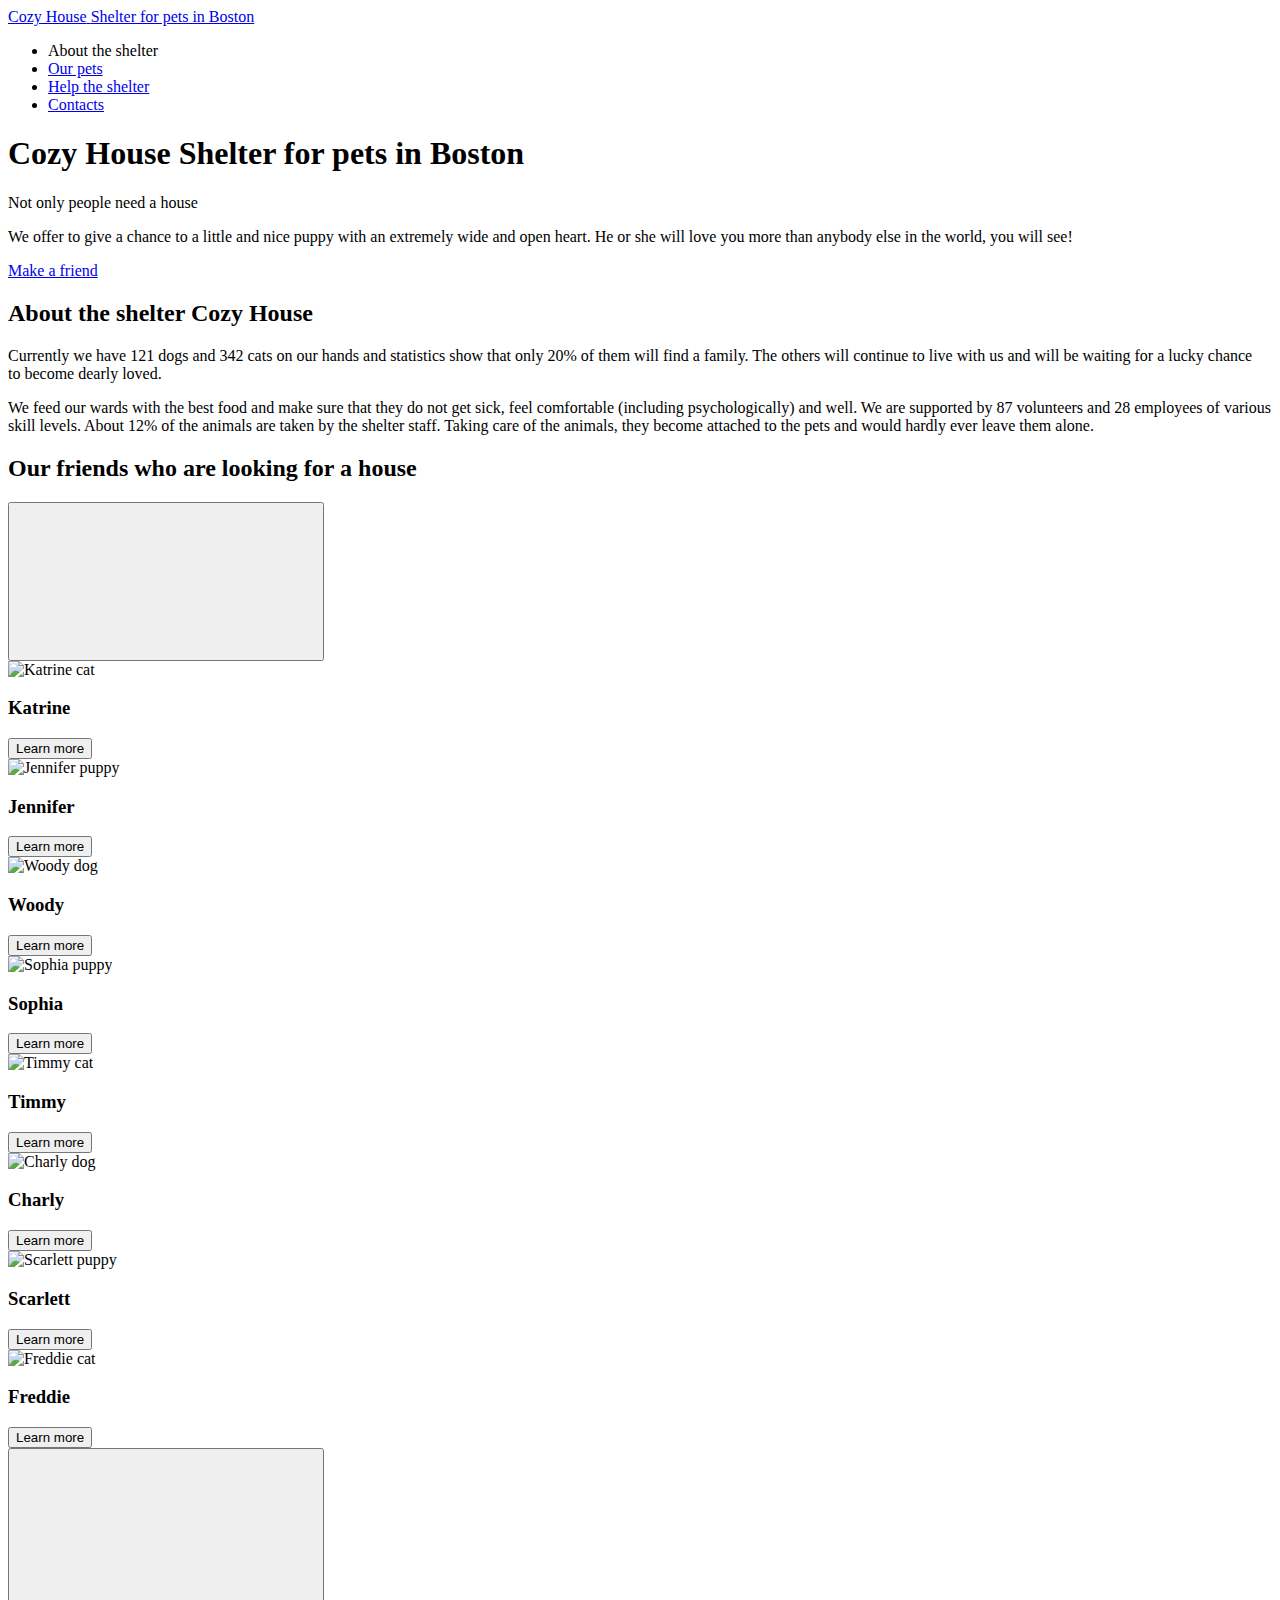
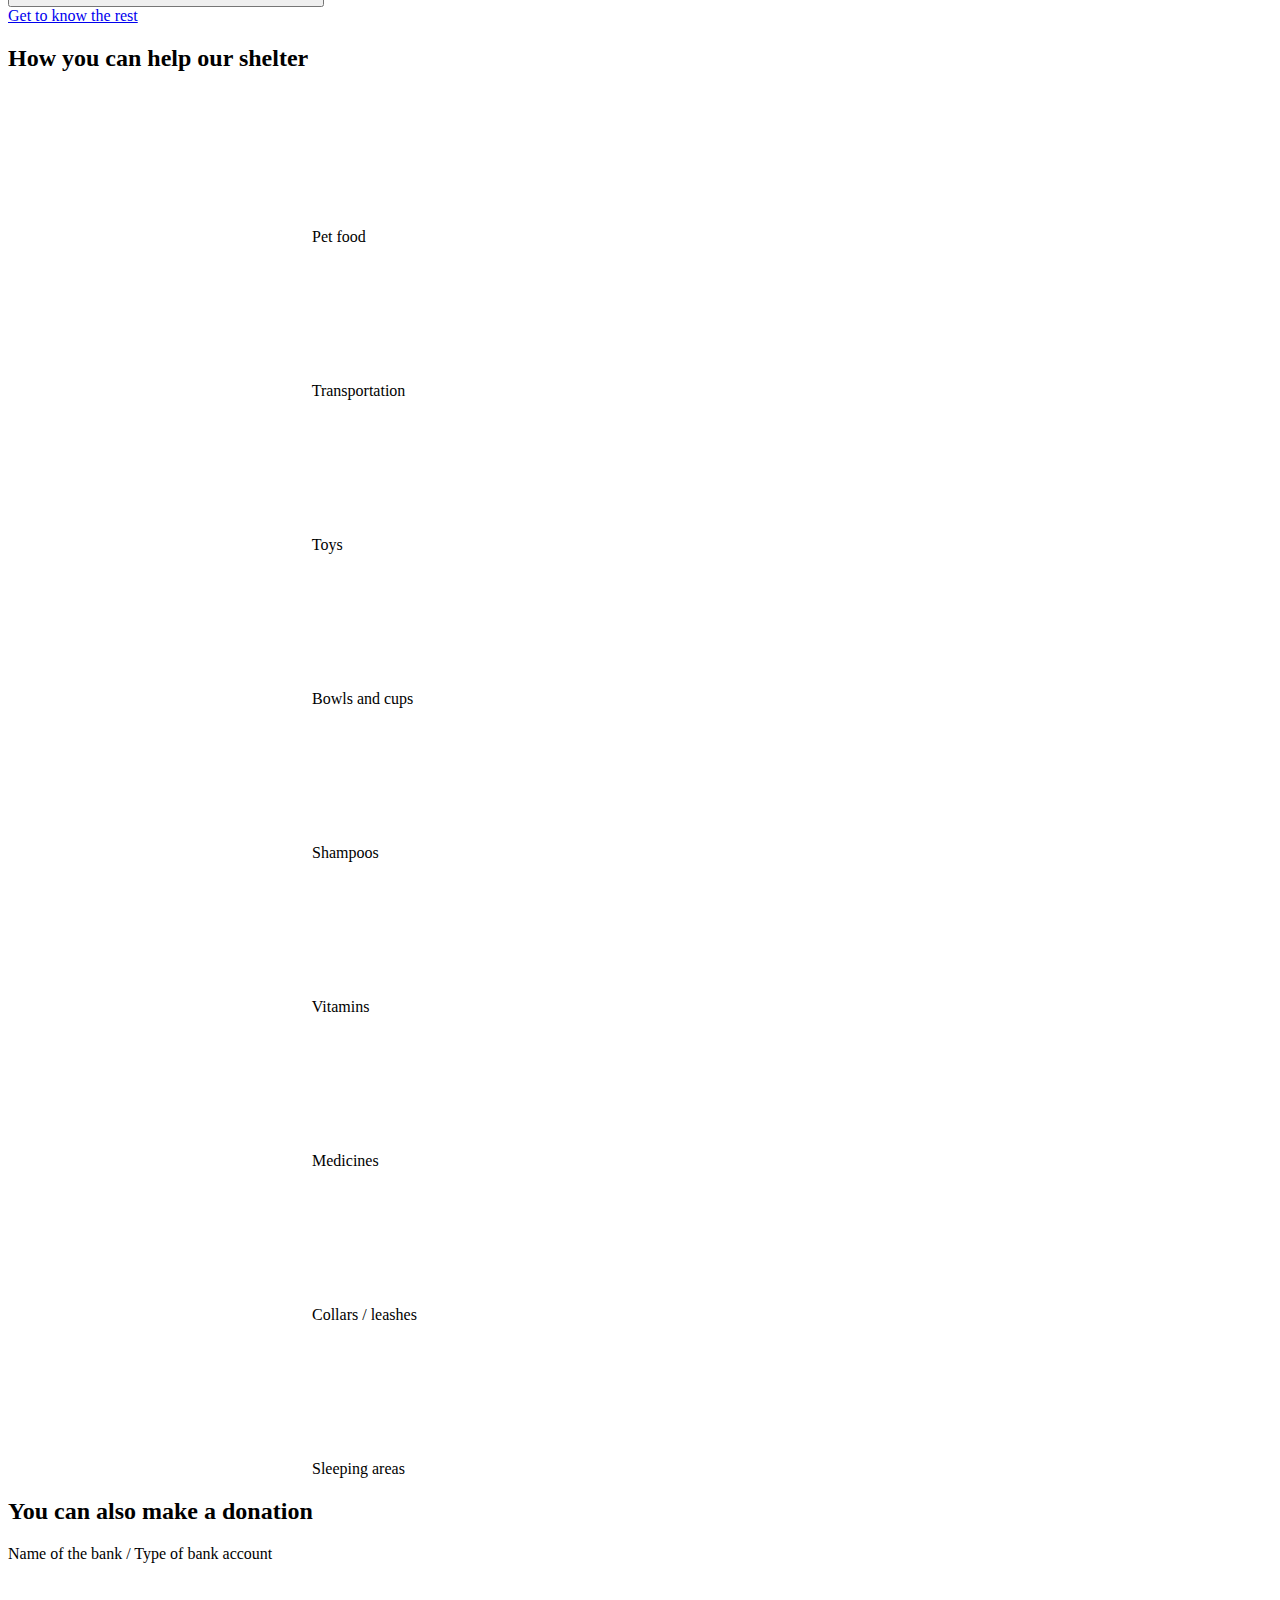
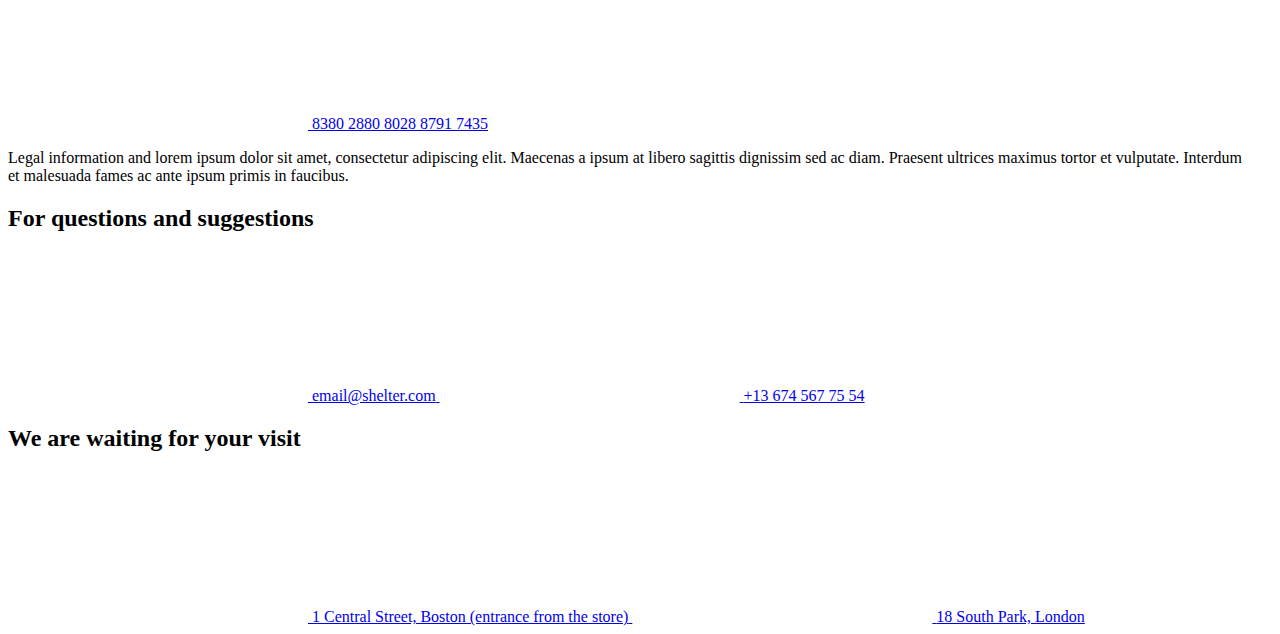
==== index.html @ 364ed502 "Add files via upload" ====
<!DOCTYPE html><html lang="en" class="page"><head><meta charset="UTF-8"><meta name="viewport" content="width=device-width,initial-scale=1"><link rel="shortcut icon" href="favicon.ico" type="image/x-icon"><meta http-equiv="X-UA-Compatible" content="ie=edge"><meta name="theme-color" content="#111111"><title>Cozy House</title><link rel="preload" href="fonts/Arial-Italic.woff2" as="font" type="font/woff2" crossorigin><link rel="preload" href="fonts/Arial-Regular.woff2" as="font" type="font/woff2" crossorigin><link rel="preload" href="fonts/Georgia-Italic.woff2" as="font" type="font/woff2" crossorigin><link rel="preload" href="fonts/Georgia-Regular.woff2" as="font" type="font/woff2" crossorigin><link rel="stylesheet" href="css/vendor.css"><link rel="stylesheet" href="css/main.css"><script defer="defer" src="js/main.js"></script></head><body class="page__body"><div class="site-container"><header class="header"><div class="header__contanier container"><a href="#" class="header__logo"><span class="header__logo-title">Cozy House</span> <span class="header__logo-descr">Shelter for pets in Boston</span></a><nav class="header__nav nav"><ul class="nav__list list-reset"><li class="nav__item"><a class="nav__link nav__link_not-active">About the shelter</a></li><li class="nav__item"><a href="http://localhost:3000/pets.html" class="nav__link" target="_blank">Our pets</a></li><li class="nav__item"><a href="#help" class="nav__link">Help the shelter</a></li><li class="nav__item"><a href="#footer" class="nav__link">Contacts</a></li></ul></nav></div></header><main class="main"><section class="hero"><div class="hero__contanier container"><h1 class="visually-hidden">Cozy House Shelter for pets in Boston</h1><div class="hero__content"><p class="hero__title">Not only people need a house</p><p class="hero__descr">We offer to give a chance to a little and nice puppy with an extremely wide and open heart. He or she will love you more than anybody else in the world, you will see!</p><a href="#our-friends" class="hero__btn btn">Make a friend</a></div></div></section><section class="about" id="about"><div class="about__contanier container"><div class="about__content"><h2 class="about__title section-title">About the shelter <span>Cozy House</span></h2><p class="about__descr">Currently we have 121 dogs and 342 cats on our hands and statistics show that only 20% of them will find a family. The others will continue to live with us and will be waiting for a lucky chance to become dearly loved.</p><p class="about__descr">We feed our wards with the best food and make sure that they do not get sick, feel comfortable (including psychologically) and well. We are supported by 87 volunteers and 28 employees of various skill levels. About 12% of the animals are taken by the shelter staff. Taking care of the animals, they become attached to the pets and would hardly ever leave them alone.</p></div></div></section><section class="our-friends" id="our-friends"><div class="our-friends__contanier container"><h2 class="our-friends__title section-title">Our friends who are looking for a house</h2><div class="our-friends__wrapper"><button class="btn-reset our-friends__slider-btn our-friends__slider-btn--prev" aria-label="Перейти к предыдущему слайду"><svg class="arrow-left"><use xlink:href="../img/sprite.svg#arrow-left"></use></svg></button><div class="swiper our-friends__content"><div class="swiper-wrapper"><div class="swiper-slide"><div class="our-friends__item"><picture class="our-friends__picture"><source srcset="/img/our-friends-1.webp" type="image/webp"><img loading="lazy" src="/img/our-friends-1.png" class="image" width="270" height="270" alt="Katrine cat"></picture><h3 class="our-friends__item-title item-title">Katrine</h3><button class="our-friends__btn-item btn-reset">Learn more</button></div></div><div class="swiper-slide"><div class="our-friends__item"><picture class="our-friends__picture"><source srcset="/img/our-friends-2.webp" type="image/webp"><img loading="lazy" src="/img/our-friends-2.png" class="image" width="270" height="270" alt="Jennifer puppy"></picture><h3 class="our-friends__item-title item-title">Jennifer</h3><button class="our-friends__btn-item btn-reset">Learn more</button></div></div><div class="swiper-slide"><div class="our-friends__item"><picture class="our-friends__picture"><source srcset="/img/our-friends-3.webp" type="image/webp"><img loading="lazy" src="/img/our-friends-3.png" class="image" width="270" height="270" alt="Woody dog"></picture><h3 class="our-friends__item-title item-title">Woody</h3><button class="our-friends__btn-item btn-reset">Learn more</button></div></div><div class="swiper-slide"><div class="our-friends__item"><picture class="our-friends__picture"><source srcset="/img/our-friends-4.webp" type="image/webp"><img loading="lazy" src="/img/our-friends-4.png" class="image" width="270" height="270" alt="Sophia puppy"></picture><h3 class="our-friends__item-title item-title">Sophia</h3><button class="our-friends__btn-item btn-reset">Learn more</button></div></div><div class="swiper-slide"><div class="our-friends__item"><picture class="our-friends__picture"><source srcset="/img/our-friends-5.webp" type="image/webp"><img loading="lazy" src="/img/our-friends-5.png" class="image" width="270" height="270" alt="Timmy cat"></picture><h3 class="our-friends__item-title item-title">Timmy</h3><button class="our-friends__btn-item btn-reset">Learn more</button></div></div><div class="swiper-slide"><div class="our-friends__item"><picture class="our-friends__picture"><source srcset="/img/our-friends-6.webp" type="image/webp"><img loading="lazy" src="/img/our-friends-6.png" class="image" width="270" height="270" alt="Charly dog"></picture><h3 class="our-friends__item-title item-title">Charly</h3><button class="our-friends__btn-item btn-reset">Learn more</button></div></div><div class="swiper-slide"><div class="our-friends__item"><picture class="our-friends__picture"><source srcset="/img/our-friends-7.webp" type="image/webp"><img loading="lazy" src="/img/our-friends-7.png" class="image" width="270" height="270" alt="Scarlett puppy"></picture><h3 class="our-friends__item-title item-title">Scarlett</h3><button class="our-friends__btn-item btn-reset">Learn more</button></div></div><div class="swiper-slide"><div class="our-friends__item"><picture class="our-friends__picture"><source srcset="/img/our-friends-8.webp" type="image/webp"><img loading="lazy" src="/img/our-friends-8.png" class="image" width="270" height="270" alt="Freddie cat"></picture><h3 class="our-friends__item-title item-title">Freddie</h3><button class="our-friends__btn-item btn-reset">Learn more</button></div></div></div></div><button class="btn-reset our-friends__slider-btn our-friends__slider-btn--next" aria-label="Перейти к следующему слайду"><svg class="arrow-right"><use xlink:href="../img/sprite.svg#arrow-right"></use></svg></button></div><a href="http://localhost:3000/pets.html" class="our-friends__btn btn" target="_blank">Get to know the rest</a></div></section><section class="help" id="help"><div class="help__contanier container"><h2 class="help__title section-title">How you can help our shelter</h2><div class="help__content"><div class="help__item"><svg class="help__icon"><use xlink:href="img/sprite.svg#icon-pet-food"></use></svg> <span class="help__item-title">Pet food</span></div><div class="help__item"><svg class="help__icon"><use xlink:href="img/sprite.svg#icon-transportation"></use></svg> <span class="help__item-title">Transportation</span></div><div class="help__item"><svg class="help__icon"><use xlink:href="img/sprite.svg#icon-toys"></use></svg> <span class="help__item-title">Toys</span></div><div class="help__item"><svg class="help__icon"><use xlink:href="img/sprite.svg#icon-bowls-and-cups"></use></svg> <span class="help__item-title">Bowls and cups</span></div><div class="help__item"><svg class="help__icon"><use xlink:href="img/sprite.svg#icon-shampoos"></use></svg> <span class="help__item-title">Shampoos</span></div><div class="help__item"><svg class="help__icon"><use xlink:href="img/sprite.svg#icon-vitamins"></use></svg> <span class="help__item-title">Vitamins</span></div><div class="help__item"><svg class="help__icon"><use xlink:href="img/sprite.svg#icon-medicines"></use></svg> <span class="help__item-title">Medicines</span></div><div class="help__item"><svg class="help__icon"><use xlink:href="img/sprite.svg#icon-collars-leashes"></use></svg> <span class="help__item-title">Collars / leashes</span></div><div class="help__item"><svg class="help__icon"><use xlink:href="img/sprite.svg#icon-sleeping-area"></use></svg> <span class="help__item-title">Sleeping areas</span></div></div></div></section><section class="in-addition" id="in-addition"><div class="in-addition__contanier container"><div class="in-addition__content"><h2 class="in-addition__title section-title">You can also make a donation</h2><p class="in-addition__title-descr">Name of the bank / Type of bank account</p><a href="#" class="in-addition__phone"><svg class="credit-card"><use xlink:href="img/sprite.svg#credit-card"></use></svg> 8380 2880 8028 8791 7435</a><p class="in-addition__content-descr">Legal information and lorem ipsum dolor sit amet, consectetur adipiscing elit. Maecenas a ipsum at libero sagittis dignissim sed ac diam. Praesent ultrices maximus tortor et vulputate. Interdum et malesuada fames ac ante ipsum primis in faucibus.</p></div></div></section></main><footer class="footer" id="footer"><div class="footer__contanier container"><div class="footer__content"><div class="footer__content-left"><h2 class="footer__title section-title">For questions and suggestions</h2><!-- <a href="email" class="footer__item"> --> <a href="mailto:mail@html.ru&body=привет" class="footer__item"><svg class="icon-email"><use xlink:href="img/sprite.svg#icon-email"></use></svg> <span class="footer__contacts">email@shelter.com</span> </a><a href="tel:+136745677554" class="footer__item"><svg class="icon-phone"><use xlink:href="img/sprite.svg#icon-phone"></use></svg> <span class="footer__contacts">+13 674 567 75 54</span></a></div><div class="footer__content-right"><h2 class="footer__title section-title">We are waiting for your visit</h2><a target="_blank" href="https://www.google.com/maps/@55.8727168,37.4734848,12z?entry=ttu" class="footer__item"><svg class="icon-marker"><use xlink:href="img/sprite.svg#icon-marker"></use></svg> <span class="footer__contacts">1 Central Street, Boston (entrance from the store)</span> </a><a target="_blank" href="https://www.google.com/maps/@55.8727168,37.4734848,12z?entry=ttu" class="footer__item"><svg class="icon-marker"><use xlink:href="img/sprite.svg#icon-marker"></use></svg> <span class="footer__contacts">18 South Park, London</span></a></div></div></div></footer></div></body></html>
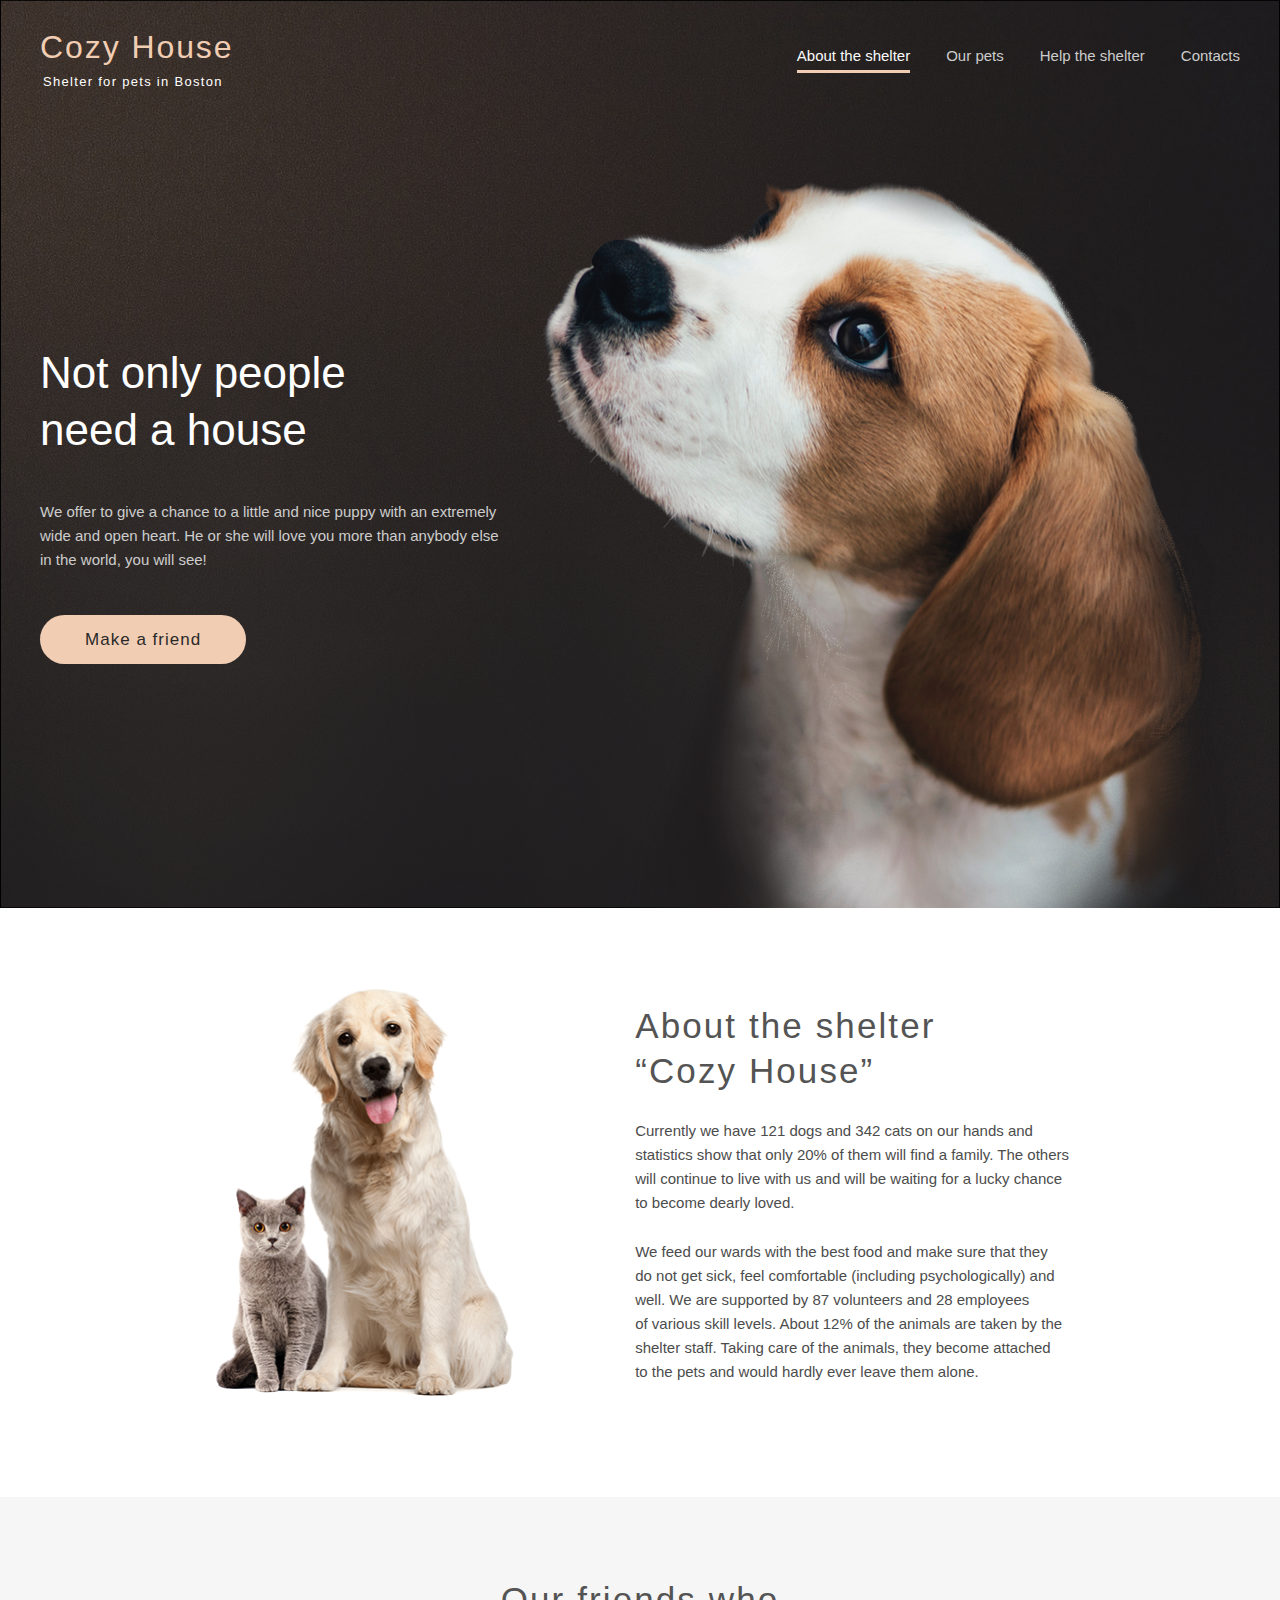
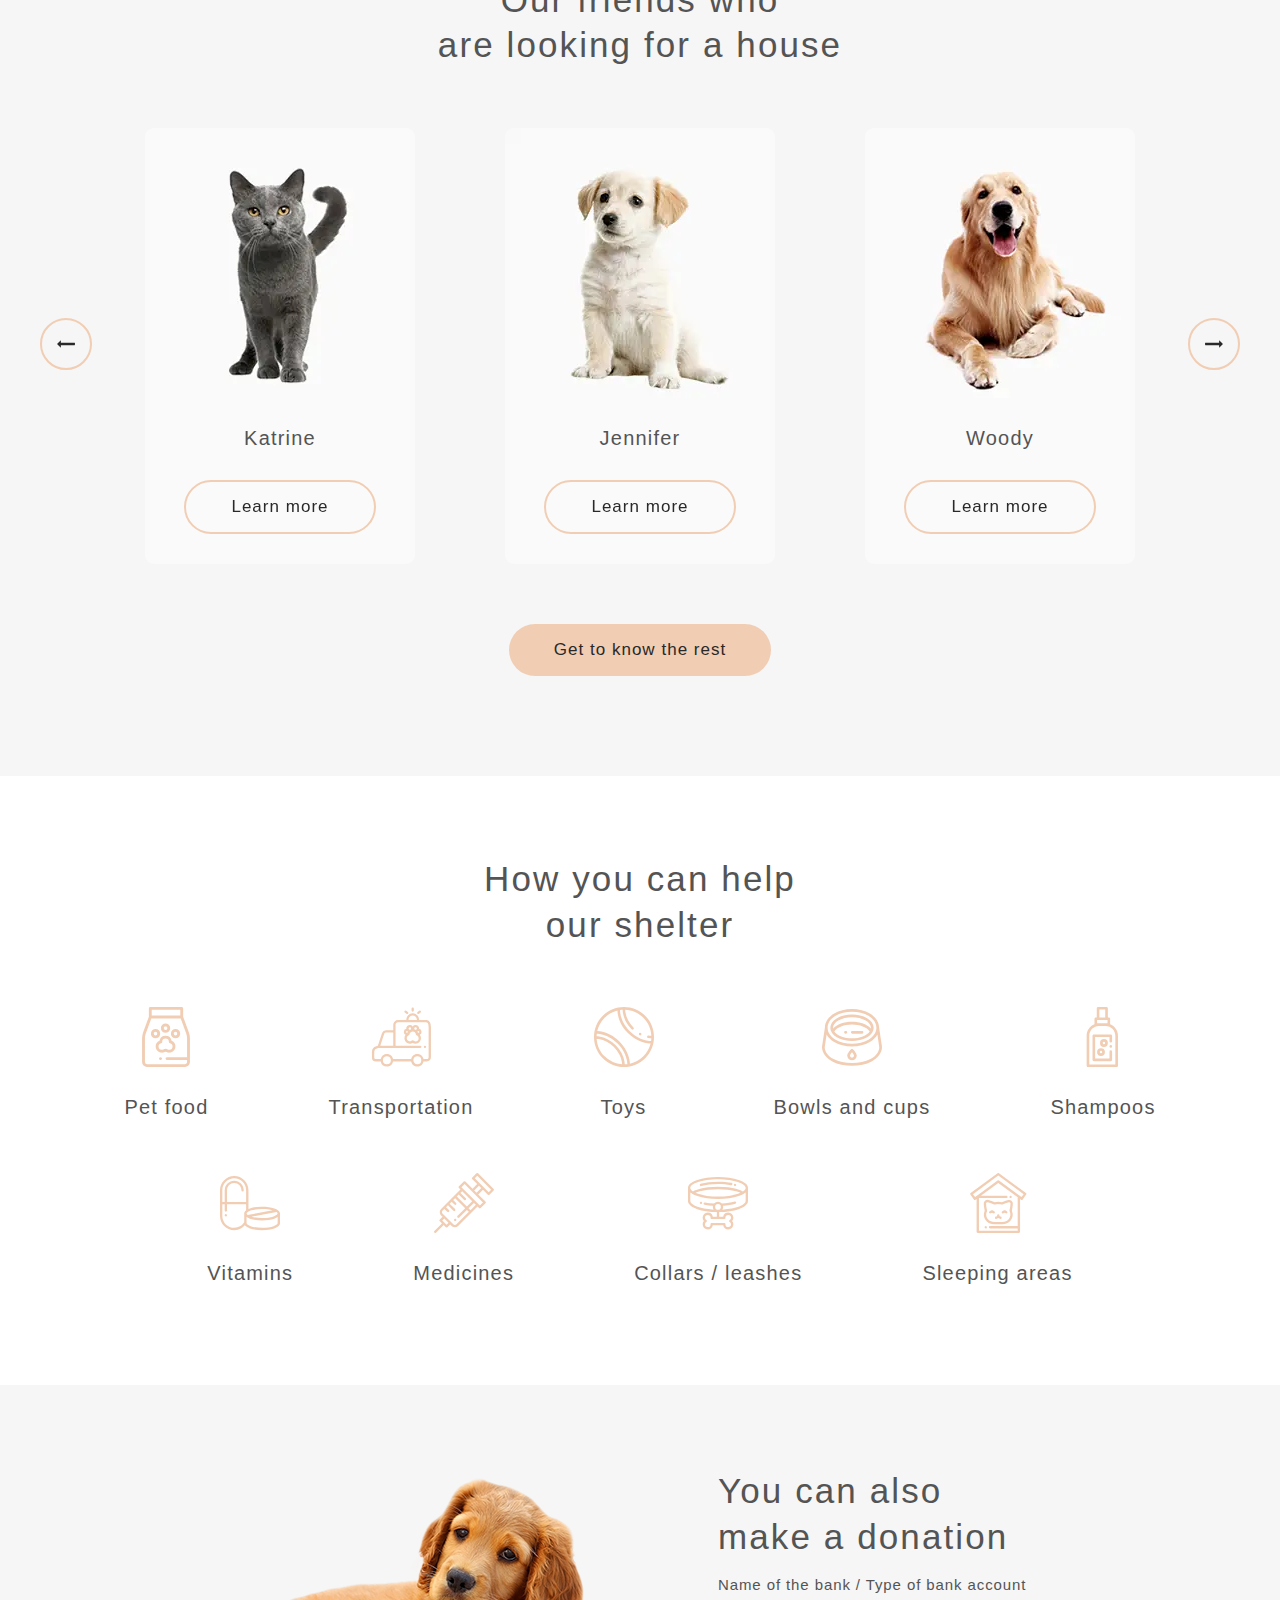
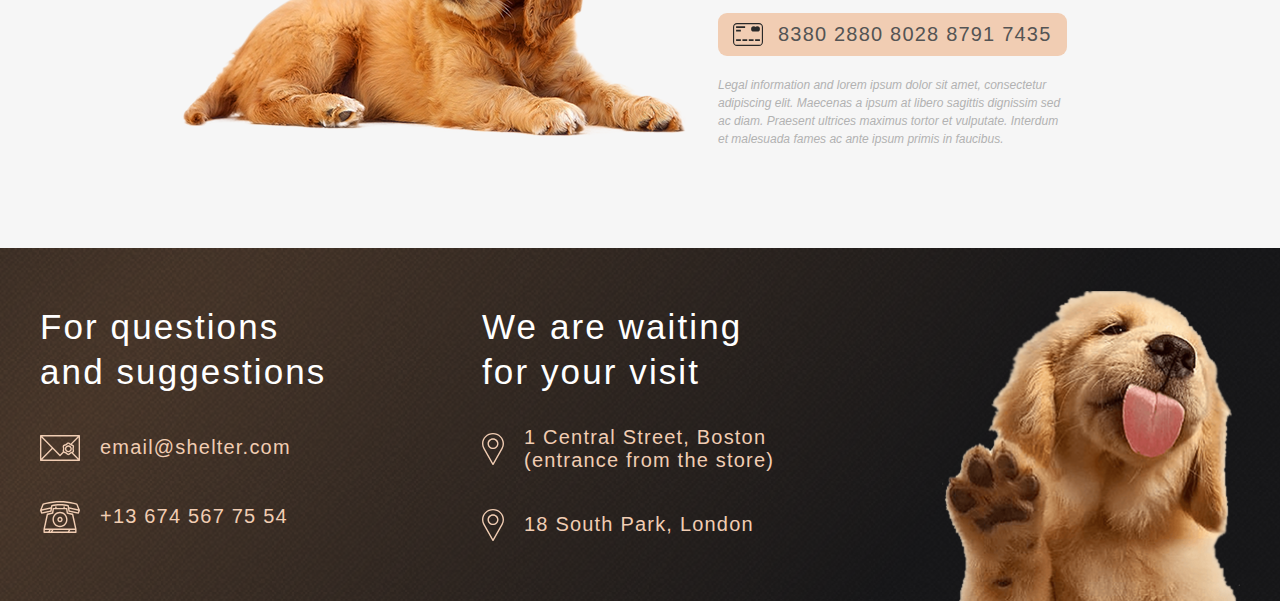
==== commit 033dffc2: "change pets lincs" ====
--- a/index.html
+++ b/index.html
@@ -1 +1 @@
-<!DOCTYPE html><html lang="en" class="page"><head><meta charset="UTF-8"><meta name="viewport" content="width=device-width,initial-scale=1"><link rel="shortcut icon" href="favicon.ico" type="image/x-icon"><meta http-equiv="X-UA-Compatible" content="ie=edge"><meta name="theme-color" content="#111111"><title>Cozy House</title><link rel="preload" href="fonts/Arial-Italic.woff2" as="font" type="font/woff2" crossorigin><link rel="preload" href="fonts/Arial-Regular.woff2" as="font" type="font/woff2" crossorigin><link rel="preload" href="fonts/Georgia-Italic.woff2" as="font" type="font/woff2" crossorigin><link rel="preload" href="fonts/Georgia-Regular.woff2" as="font" type="font/woff2" crossorigin><link rel="stylesheet" href="css/vendor.css"><link rel="stylesheet" href="css/main.css"><script defer="defer" src="js/main.js"></script></head><body class="page__body"><div class="site-container"><header class="header"><div class="header__contanier container"><a href="#" class="header__logo"><span class="header__logo-title">Cozy House</span> <span class="header__logo-descr">Shelter for pets in Boston</span></a><nav class="header__nav nav"><ul class="nav__list list-reset"><li class="nav__item"><a class="nav__link nav__link_not-active">About the shelter</a></li><li class="nav__item"><a href="http://localhost:3000/pets.html" class="nav__link" target="_blank">Our pets</a></li><li class="nav__item"><a href="#help" class="nav__link">Help the shelter</a></li><li class="nav__item"><a href="#footer" class="nav__link">Contacts</a></li></ul></nav></div></header><main class="main"><section class="hero"><div class="hero__contanier container"><h1 class="visually-hidden">Cozy House Shelter for pets in Boston</h1><div class="hero__content"><p class="hero__title">Not only people need a house</p><p class="hero__descr">We offer to give a chance to a little and nice puppy with an extremely wide and open heart. He or she will love you more than anybody else in the world, you will see!</p><a href="#our-friends" class="hero__btn btn">Make a friend</a></div></div></section><section class="about" id="about"><div class="about__contanier container"><div class="about__content"><h2 class="about__title section-title">About the shelter <span>Cozy House</span></h2><p class="about__descr">Currently we have 121 dogs and 342 cats on our hands and statistics show that only 20% of them will find a family. The others will continue to live with us and will be waiting for a lucky chance to become dearly loved.</p><p class="about__descr">We feed our wards with the best food and make sure that they do not get sick, feel comfortable (including psychologically) and well. We are supported by 87 volunteers and 28 employees of various skill levels. About 12% of the animals are taken by the shelter staff. Taking care of the animals, they become attached to the pets and would hardly ever leave them alone.</p></div></div></section><section class="our-friends" id="our-friends"><div class="our-friends__contanier container"><h2 class="our-friends__title section-title">Our friends who are looking for a house</h2><div class="our-friends__wrapper"><button class="btn-reset our-friends__slider-btn our-friends__slider-btn--prev" aria-label="Перейти к предыдущему слайду"><svg class="arrow-left"><use xlink:href="../img/sprite.svg#arrow-left"></use></svg></button><div class="swiper our-friends__content"><div class="swiper-wrapper"><div class="swiper-slide"><div class="our-friends__item"><picture class="our-friends__picture"><source srcset="/img/our-friends-1.webp" type="image/webp"><img loading="lazy" src="/img/our-friends-1.png" class="image" width="270" height="270" alt="Katrine cat"></picture><h3 class="our-friends__item-title item-title">Katrine</h3><button class="our-friends__btn-item btn-reset">Learn more</button></div></div><div class="swiper-slide"><div class="our-friends__item"><picture class="our-friends__picture"><source srcset="/img/our-friends-2.webp" type="image/webp"><img loading="lazy" src="/img/our-friends-2.png" class="image" width="270" height="270" alt="Jennifer puppy"></picture><h3 class="our-friends__item-title item-title">Jennifer</h3><button class="our-friends__btn-item btn-reset">Learn more</button></div></div><div class="swiper-slide"><div class="our-friends__item"><picture class="our-friends__picture"><source srcset="/img/our-friends-3.webp" type="image/webp"><img loading="lazy" src="/img/our-friends-3.png" class="image" width="270" height="270" alt="Woody dog"></picture><h3 class="our-friends__item-title item-title">Woody</h3><button class="our-friends__btn-item btn-reset">Learn more</button></div></div><div class="swiper-slide"><div class="our-friends__item"><picture class="our-friends__picture"><source srcset="/img/our-friends-4.webp" type="image/webp"><img loading="lazy" src="/img/our-friends-4.png" class="image" width="270" height="270" alt="Sophia puppy"></picture><h3 class="our-friends__item-title item-title">Sophia</h3><button class="our-friends__btn-item btn-reset">Learn more</button></div></div><div class="swiper-slide"><div class="our-friends__item"><picture class="our-friends__picture"><source srcset="/img/our-friends-5.webp" type="image/webp"><img loading="lazy" src="/img/our-friends-5.png" class="image" width="270" height="270" alt="Timmy cat"></picture><h3 class="our-friends__item-title item-title">Timmy</h3><button class="our-friends__btn-item btn-reset">Learn more</button></div></div><div class="swiper-slide"><div class="our-friends__item"><picture class="our-friends__picture"><source srcset="/img/our-friends-6.webp" type="image/webp"><img loading="lazy" src="/img/our-friends-6.png" class="image" width="270" height="270" alt="Charly dog"></picture><h3 class="our-friends__item-title item-title">Charly</h3><button class="our-friends__btn-item btn-reset">Learn more</button></div></div><div class="swiper-slide"><div class="our-friends__item"><picture class="our-friends__picture"><source srcset="/img/our-friends-7.webp" type="image/webp"><img loading="lazy" src="/img/our-friends-7.png" class="image" width="270" height="270" alt="Scarlett puppy"></picture><h3 class="our-friends__item-title item-title">Scarlett</h3><button class="our-friends__btn-item btn-reset">Learn more</button></div></div><div class="swiper-slide"><div class="our-friends__item"><picture class="our-friends__picture"><source srcset="/img/our-friends-8.webp" type="image/webp"><img loading="lazy" src="/img/our-friends-8.png" class="image" width="270" height="270" alt="Freddie cat"></picture><h3 class="our-friends__item-title item-title">Freddie</h3><button class="our-friends__btn-item btn-reset">Learn more</button></div></div></div></div><button class="btn-reset our-friends__slider-btn our-friends__slider-btn--next" aria-label="Перейти к следующему слайду"><svg class="arrow-right"><use xlink:href="../img/sprite.svg#arrow-right"></use></svg></button></div><a href="http://localhost:3000/pets.html" class="our-friends__btn btn" target="_blank">Get to know the rest</a></div></section><section class="help" id="help"><div class="help__contanier container"><h2 class="help__title section-title">How you can help our shelter</h2><div class="help__content"><div class="help__item"><svg class="help__icon"><use xlink:href="img/sprite.svg#icon-pet-food"></use></svg> <span class="help__item-title">Pet food</span></div><div class="help__item"><svg class="help__icon"><use xlink:href="img/sprite.svg#icon-transportation"></use></svg> <span class="help__item-title">Transportation</span></div><div class="help__item"><svg class="help__icon"><use xlink:href="img/sprite.svg#icon-toys"></use></svg> <span class="help__item-title">Toys</span></div><div class="help__item"><svg class="help__icon"><use xlink:href="img/sprite.svg#icon-bowls-and-cups"></use></svg> <span class="help__item-title">Bowls and cups</span></div><div class="help__item"><svg class="help__icon"><use xlink:href="img/sprite.svg#icon-shampoos"></use></svg> <span class="help__item-title">Shampoos</span></div><div class="help__item"><svg class="help__icon"><use xlink:href="img/sprite.svg#icon-vitamins"></use></svg> <span class="help__item-title">Vitamins</span></div><div class="help__item"><svg class="help__icon"><use xlink:href="img/sprite.svg#icon-medicines"></use></svg> <span class="help__item-title">Medicines</span></div><div class="help__item"><svg class="help__icon"><use xlink:href="img/sprite.svg#icon-collars-leashes"></use></svg> <span class="help__item-title">Collars / leashes</span></div><div class="help__item"><svg class="help__icon"><use xlink:href="img/sprite.svg#icon-sleeping-area"></use></svg> <span class="help__item-title">Sleeping areas</span></div></div></div></section><section class="in-addition" id="in-addition"><div class="in-addition__contanier container"><div class="in-addition__content"><h2 class="in-addition__title section-title">You can also make a donation</h2><p class="in-addition__title-descr">Name of the bank / Type of bank account</p><a href="#" class="in-addition__phone"><svg class="credit-card"><use xlink:href="img/sprite.svg#credit-card"></use></svg> 8380 2880 8028 8791 7435</a><p class="in-addition__content-descr">Legal information and lorem ipsum dolor sit amet, consectetur adipiscing elit. Maecenas a ipsum at libero sagittis dignissim sed ac diam. Praesent ultrices maximus tortor et vulputate. Interdum et malesuada fames ac ante ipsum primis in faucibus.</p></div></div></section></main><footer class="footer" id="footer"><div class="footer__contanier container"><div class="footer__content"><div class="footer__content-left"><h2 class="footer__title section-title">For questions and suggestions</h2><!-- <a href="email" class="footer__item"> --> <a href="mailto:mail@html.ru&body=привет" class="footer__item"><svg class="icon-email"><use xlink:href="img/sprite.svg#icon-email"></use></svg> <span class="footer__contacts">email@shelter.com</span> </a><a href="tel:+136745677554" class="footer__item"><svg class="icon-phone"><use xlink:href="img/sprite.svg#icon-phone"></use></svg> <span class="footer__contacts">+13 674 567 75 54</span></a></div><div class="footer__content-right"><h2 class="footer__title section-title">We are waiting for your visit</h2><a target="_blank" href="https://www.google.com/maps/@55.8727168,37.4734848,12z?entry=ttu" class="footer__item"><svg class="icon-marker"><use xlink:href="img/sprite.svg#icon-marker"></use></svg> <span class="footer__contacts">1 Central Street, Boston (entrance from the store)</span> </a><a target="_blank" href="https://www.google.com/maps/@55.8727168,37.4734848,12z?entry=ttu" class="footer__item"><svg class="icon-marker"><use xlink:href="img/sprite.svg#icon-marker"></use></svg> <span class="footer__contacts">18 South Park, London</span></a></div></div></div></footer></div></body></html>+<!DOCTYPE html><html lang="en" class="page"><head><meta charset="UTF-8"><meta name="viewport" content="width=device-width,initial-scale=1"><link rel="shortcut icon" href="favicon.ico" type="image/x-icon"><meta http-equiv="X-UA-Compatible" content="ie=edge"><meta name="theme-color" content="#111111"><title>Cozy House</title><link rel="preload" href="fonts/Arial-Italic.woff2" as="font" type="font/woff2" crossorigin><link rel="preload" href="fonts/Arial-Regular.woff2" as="font" type="font/woff2" crossorigin><link rel="preload" href="fonts/Georgia-Italic.woff2" as="font" type="font/woff2" crossorigin><link rel="preload" href="fonts/Georgia-Regular.woff2" as="font" type="font/woff2" crossorigin><link rel="stylesheet" href="css/vendor.css"><link rel="stylesheet" href="css/main.css"><script defer="defer" src="js/main.js"></script></head><body class="page__body"><div class="site-container"><header class="header"><div class="header__contanier container"><a href="#" class="header__logo"><span class="header__logo-title">Cozy House</span> <span class="header__logo-descr">Shelter for pets in Boston</span></a><nav class="header__nav nav"><ul class="nav__list list-reset"><li class="nav__item"><a class="nav__link nav__link_not-active">About the shelter</a></li><li class="nav__item"><a href="https://ekaterina-lubyanaya.github.io/shelter/pets" class="nav__link" target="_blank">Our pets</a></li><li class="nav__item"><a href="#help" class="nav__link">Help the shelter</a></li><li class="nav__item"><a href="#footer" class="nav__link">Contacts</a></li></ul></nav></div></header><main class="main"><section class="hero"><div class="hero__contanier container"><h1 class="visually-hidden">Cozy House Shelter for pets in Boston</h1><div class="hero__content"><p class="hero__title">Not only people need a house</p><p class="hero__descr">We offer to give a chance to a little and nice puppy with an extremely wide and open heart. He or she will love you more than anybody else in the world, you will see!</p><a href="#our-friends" class="hero__btn btn">Make a friend</a></div></div></section><section class="about" id="about"><div class="about__contanier container"><div class="about__content"><h2 class="about__title section-title">About the shelter <span>Cozy House</span></h2><p class="about__descr">Currently we have 121 dogs and 342 cats on our hands and statistics show that only 20% of them will find a family. The others will continue to live with us and will be waiting for a lucky chance to become dearly loved.</p><p class="about__descr">We feed our wards with the best food and make sure that they do not get sick, feel comfortable (including psychologically) and well. We are supported by 87 volunteers and 28 employees of various skill levels. About 12% of the animals are taken by the shelter staff. Taking care of the animals, they become attached to the pets and would hardly ever leave them alone.</p></div></div></section><section class="our-friends" id="our-friends"><div class="our-friends__contanier container"><h2 class="our-friends__title section-title">Our friends who are looking for a house</h2><div class="our-friends__wrapper"><button class="btn-reset our-friends__slider-btn our-friends__slider-btn--prev" aria-label="Перейти к предыдущему слайду"><svg class="arrow-left"><use xlink:href="../img/sprite.svg#arrow-left"></use></svg></button><div class="swiper our-friends__content"><div class="swiper-wrapper"><div class="swiper-slide"><div class="our-friends__item"><picture class="our-friends__picture"><source srcset="/img/our-friends-1.webp" type="image/webp"><img loading="lazy" src="/img/our-friends-1.png" class="image" width="270" height="270" alt="Katrine cat"></picture><h3 class="our-friends__item-title item-title">Katrine</h3><button class="our-friends__btn-item btn-reset">Learn more</button></div></div><div class="swiper-slide"><div class="our-friends__item"><picture class="our-friends__picture"><source srcset="/img/our-friends-2.webp" type="image/webp"><img loading="lazy" src="/img/our-friends-2.png" class="image" width="270" height="270" alt="Jennifer puppy"></picture><h3 class="our-friends__item-title item-title">Jennifer</h3><button class="our-friends__btn-item btn-reset">Learn more</button></div></div><div class="swiper-slide"><div class="our-friends__item"><picture class="our-friends__picture"><source srcset="/img/our-friends-3.webp" type="image/webp"><img loading="lazy" src="/img/our-friends-3.png" class="image" width="270" height="270" alt="Woody dog"></picture><h3 class="our-friends__item-title item-title">Woody</h3><button class="our-friends__btn-item btn-reset">Learn more</button></div></div><div class="swiper-slide"><div class="our-friends__item"><picture class="our-friends__picture"><source srcset="/img/our-friends-4.webp" type="image/webp"><img loading="lazy" src="/img/our-friends-4.png" class="image" width="270" height="270" alt="Sophia puppy"></picture><h3 class="our-friends__item-title item-title">Sophia</h3><button class="our-friends__btn-item btn-reset">Learn more</button></div></div><div class="swiper-slide"><div class="our-friends__item"><picture class="our-friends__picture"><source srcset="/img/our-friends-5.webp" type="image/webp"><img loading="lazy" src="/img/our-friends-5.png" class="image" width="270" height="270" alt="Timmy cat"></picture><h3 class="our-friends__item-title item-title">Timmy</h3><button class="our-friends__btn-item btn-reset">Learn more</button></div></div><div class="swiper-slide"><div class="our-friends__item"><picture class="our-friends__picture"><source srcset="/img/our-friends-6.webp" type="image/webp"><img loading="lazy" src="/img/our-friends-6.png" class="image" width="270" height="270" alt="Charly dog"></picture><h3 class="our-friends__item-title item-title">Charly</h3><button class="our-friends__btn-item btn-reset">Learn more</button></div></div><div class="swiper-slide"><div class="our-friends__item"><picture class="our-friends__picture"><source srcset="/img/our-friends-7.webp" type="image/webp"><img loading="lazy" src="/img/our-friends-7.png" class="image" width="270" height="270" alt="Scarlett puppy"></picture><h3 class="our-friends__item-title item-title">Scarlett</h3><button class="our-friends__btn-item btn-reset">Learn more</button></div></div><div class="swiper-slide"><div class="our-friends__item"><picture class="our-friends__picture"><source srcset="/img/our-friends-8.webp" type="image/webp"><img loading="lazy" src="/img/our-friends-8.png" class="image" width="270" height="270" alt="Freddie cat"></picture><h3 class="our-friends__item-title item-title">Freddie</h3><button class="our-friends__btn-item btn-reset">Learn more</button></div></div></div></div><button class="btn-reset our-friends__slider-btn our-friends__slider-btn--next" aria-label="Перейти к следующему слайду"><svg class="arrow-right"><use xlink:href="../img/sprite.svg#arrow-right"></use></svg></button></div><a href="https://ekaterina-lubyanaya.github.io/shelter/pets" class="our-friends__btn btn" target="_blank">Get to know the rest</a></div></section><section class="help" id="help"><div class="help__contanier container"><h2 class="help__title section-title">How you can help our shelter</h2><div class="help__content"><div class="help__item"><svg class="help__icon"><use xlink:href="img/sprite.svg#icon-pet-food"></use></svg> <span class="help__item-title">Pet food</span></div><div class="help__item"><svg class="help__icon"><use xlink:href="img/sprite.svg#icon-transportation"></use></svg> <span class="help__item-title">Transportation</span></div><div class="help__item"><svg class="help__icon"><use xlink:href="img/sprite.svg#icon-toys"></use></svg> <span class="help__item-title">Toys</span></div><div class="help__item"><svg class="help__icon"><use xlink:href="img/sprite.svg#icon-bowls-and-cups"></use></svg> <span class="help__item-title">Bowls and cups</span></div><div class="help__item"><svg class="help__icon"><use xlink:href="img/sprite.svg#icon-shampoos"></use></svg> <span class="help__item-title">Shampoos</span></div><div class="help__item"><svg class="help__icon"><use xlink:href="img/sprite.svg#icon-vitamins"></use></svg> <span class="help__item-title">Vitamins</span></div><div class="help__item"><svg class="help__icon"><use xlink:href="img/sprite.svg#icon-medicines"></use></svg> <span class="help__item-title">Medicines</span></div><div class="help__item"><svg class="help__icon"><use xlink:href="img/sprite.svg#icon-collars-leashes"></use></svg> <span class="help__item-title">Collars / leashes</span></div><div class="help__item"><svg class="help__icon"><use xlink:href="img/sprite.svg#icon-sleeping-area"></use></svg> <span class="help__item-title">Sleeping areas</span></div></div></div></section><section class="in-addition" id="in-addition"><div class="in-addition__contanier container"><div class="in-addition__content"><h2 class="in-addition__title section-title">You can also make a donation</h2><p class="in-addition__title-descr">Name of the bank / Type of bank account</p><a href="#" class="in-addition__phone"><svg class="credit-card"><use xlink:href="img/sprite.svg#credit-card"></use></svg> 8380 2880 8028 8791 7435</a><p class="in-addition__content-descr">Legal information and lorem ipsum dolor sit amet, consectetur adipiscing elit. Maecenas a ipsum at libero sagittis dignissim sed ac diam. Praesent ultrices maximus tortor et vulputate. Interdum et malesuada fames ac ante ipsum primis in faucibus.</p></div></div></section></main><footer class="footer" id="footer"><div class="footer__contanier container"><div class="footer__content"><div class="footer__content-left"><h2 class="footer__title section-title">For questions and suggestions</h2><!-- <a href="email" class="footer__item"> --> <a href="mailto:mail@html.ru&body=привет" class="footer__item"><svg class="icon-email"><use xlink:href="img/sprite.svg#icon-email"></use></svg> <span class="footer__contacts">email@shelter.com</span> </a><a href="tel:+136745677554" class="footer__item"><svg class="icon-phone"><use xlink:href="img/sprite.svg#icon-phone"></use></svg> <span class="footer__contacts">+13 674 567 75 54</span></a></div><div class="footer__content-right"><h2 class="footer__title section-title">We are waiting for your visit</h2><a target="_blank" href="https://www.google.com/maps/@55.8727168,37.4734848,12z?entry=ttu" class="footer__item"><svg class="icon-marker"><use xlink:href="img/sprite.svg#icon-marker"></use></svg> <span class="footer__contacts">1 Central Street, Boston (entrance from the store)</span> </a><a target="_blank" href="https://www.google.com/maps/@55.8727168,37.4734848,12z?entry=ttu" class="footer__item"><svg class="icon-marker"><use xlink:href="img/sprite.svg#icon-marker"></use></svg> <span class="footer__contacts">18 South Park, London</span></a></div></div></div></footer></div></body></html>--- a/css/main.css
+++ b/css/main.css
@@ -0,0 +1 @@
+@charset "UTF-8";:root{--font-family:"Georgia",sans-serif;--second-family:"Arial",sans-serif;--content-width:1200px;--container-offset:40px;--container-width:calc(var(--content-width) + (var(--container-offset) * 2));--color-light-xl:#fff;--color-light-l:#f6f6f6;--color-light-s:#fafafa;--color-dark-s:#cdcdcd;--color-dark-m:#b2b2b2;--color-dark-l:#545454;--color-dark-xl:#4c4c4c;--color-dark-2xl:#444;--color-dark-3xl:#292929;--color-primary:#f1cdb3;--color-primary-light:#fddcc4;--start-screen-gradient-background:#211f20;--footer-gradient-background:#211f20}.custom-checkbox__field:checked+.custom-checkbox__content::after{opacity:1}.custom-checkbox__field:focus+.custom-checkbox__content::before{outline:red solid 2px;outline-offset:2px}.custom-checkbox__field:disabled+.custom-checkbox__content{opacity:.4;pointer-events:none}html{-webkit-box-sizing:border-box;box-sizing:border-box;scroll-behavior:smooth}*,::after,::before{-webkit-box-sizing:inherit;box-sizing:inherit}.page{height:100%;font-family:var(--font-family,sans-serif);-webkit-text-size-adjust:100%}.page__body{margin:0;min-width:320px;min-height:100%;font-size:16px}img{height:auto;max-width:100%;-o-object-fit:cover;object-fit:cover}a{text-decoration:none}.site-container{overflow:hidden}.is-hidden{display:none!important}.btn-reset{border:none;padding:0;background-color:transparent;cursor:pointer}.list-reset{list-style:none;margin:0;padding:0}.input-reset{-webkit-appearance:none;-moz-appearance:none;appearance:none;border:none;border-radius:0;background-color:#fff}.input-reset::-webkit-search-cancel-button,.input-reset::-webkit-search-decoration,.input-reset::-webkit-search-results-button,.input-reset::-webkit-search-results-decoration{display:none}.visually-hidden{position:absolute;overflow:hidden;margin:-1px;border:0;padding:0;width:1px;height:1px;clip:rect(0 0 0 0)}.container{margin:0 auto;padding:0 var(--container-offset);max-width:var(--container-width)}.js-focus-visible :focus:not(.focus-visible){outline:0}.centered{text-align:center}.dis-scroll{position:fixed;left:0;top:0;overflow:hidden;width:100%;height:100vh;-ms-scroll-chaining:none;overscroll-behavior:none}.page--ios .dis-scroll{position:relative}.section-title{margin:0;font-family:var(--font-family);font-weight:400;font-size:35px;line-height:130%;letter-spacing:.06em;color:var(--color-dark-l)}.item-title{margin:0;font-family:var(--font-family);font-weight:400;font-size:20px;line-height:115%;letter-spacing:.06em;text-align:center;color:var(--color-dark-l)}.btn{padding:15px 45px;font-family:var(--font-family);font-weight:400;font-size:17px;line-height:130%;letter-spacing:.06em;color:var(--color-dark-3xl);border-radius:100px;background-color:var(--color-primary);-webkit-transition:background-color .3s ease-in-out;transition:background-color .3s ease-in-out}.btn:hover{background-color:var(--color-primary-light)}.header{position:absolute;left:0;right:0}.header__contanier{padding-top:30px;padding-bottom:30px;display:-webkit-box;display:-ms-flexbox;display:flex;-webkit-box-pack:justify;-ms-flex-pack:justify;justify-content:space-between;-webkit-box-align:center;-ms-flex-align:center;align-items:center}.header__logo{display:-webkit-box;display:-ms-flexbox;display:flex;-webkit-box-orient:vertical;-webkit-box-direction:normal;-ms-flex-direction:column;flex-direction:column;gap:10px}.header__logo-title{font-family:var(--font-family);font-weight:400;font-size:32px;line-height:110%;letter-spacing:.06em;color:var(--color-primary)}.header__logo-descr{padding-left:3px;font-family:var(--second-family);font-weight:400;font-size:13px;letter-spacing:.1em;color:var(--color-light-xl)}.nav__list{display:-webkit-box;display:-ms-flexbox;display:flex;gap:36px;-webkit-transform:translateY(-4px);-ms-transform:translateY(-4px);transform:translateY(-4px)}.nav__link{padding-bottom:6px;font-family:var(--second-family);font-weight:400;font-size:15px;line-height:160%;color:var(--color-dark-s);cursor:pointer;border-bottom:2px solid transparent;-webkit-transition:color .3s ease-in-out,border-bottom .1s ease-in-out;transition:color .3s ease-in-out,border-bottom .1s ease-in-out}.nav__link:hover{color:var(--color-light-s)}.nav__link:active{border-bottom:3px solid var(--color-primary)}.nav__link_not-active{color:var(--color-light-s);border-bottom:3px solid var(--color-primary);cursor:auto}.header-pets{background-color:var(--color-light-xl)}.header-pets__contanier{padding-top:30px;padding-bottom:30px;display:-webkit-box;display:-ms-flexbox;display:flex;-webkit-box-pack:justify;-ms-flex-pack:justify;justify-content:space-between;-webkit-box-align:center;-ms-flex-align:center;align-items:center}.header-pets__logo{display:-webkit-box;display:-ms-flexbox;display:flex;-webkit-box-orient:vertical;-webkit-box-direction:normal;-ms-flex-direction:column;flex-direction:column;gap:10px}.header-pets__logo-title{font-family:var(--font-family);font-weight:400;font-size:32px;line-height:110%;letter-spacing:.06em;color:var(--color-dark-l)}.header-pets__logo-descr{padding-left:3px;font-family:var(--second-family);font-weight:400;font-size:13px;letter-spacing:.1em;color:var(--color-dark-3xl)}.nav-pets__list{display:-webkit-box;display:-ms-flexbox;display:flex;gap:36px;-webkit-transform:translateY(-4px);-ms-transform:translateY(-4px);transform:translateY(-4px)}.nav-pets__link{padding-bottom:6px;font-family:var(--second-family);font-weight:400;font-size:15px;line-height:160%;color:var(--color-dark-l);cursor:pointer;border-bottom:2px solid transparent;-webkit-transition:color .3s ease-in-out,border-bottom .1s ease-in-out;transition:color .3s ease-in-out,border-bottom .1s ease-in-out}.nav-pets__link:hover{color:var(--color-dark-3xl)}.nav-pets__link:active{border-bottom:3px solid var(--color-primary)}.nav-pets__link_not-active{color:var(--color-dark-3xl);border-bottom:3px solid var(--color-primary);cursor:auto}.hero{padding-top:140px;background-color:#2d2626;background-image:url(../img/start-screen-background.png);background-repeat:no-repeat;background-position:center;background-size:cover}.hero__contanier{display:-webkit-box;display:-ms-flexbox;display:flex;background-image:url(../img/start-screen-puppy.png);background-repeat:no-repeat;background-size:auto;background-position:93% 100%}.hero__content{padding-top:204px;padding-bottom:256px}.hero__title{margin:0 0 42px;width:34%;font-family:var(--font-family);font-weight:400;font-size:44px;line-height:130%;color:var(--color-light-xl)}.hero__descr{margin:0 0 57px;width:45%;font-family:var(--second-family);font-weight:400;font-size:15px;line-height:160%;color:var(--color-dark-s)}.about{background:var(--color-light-xl)}.about__contanier{padding-top:80px;padding-bottom:100px;display:-webkit-box;display:-ms-flexbox;display:flex}.about__contanier::before{content:"";display:block;width:49.6%;background-image:url(../img/about-pets.png);background-repeat:no-repeat;background-position:59% 100%;background-size:contain}.about__content{width:37%;display:-webkit-box;display:-ms-flexbox;display:flex;-webkit-box-orient:vertical;-webkit-box-direction:normal;-ms-flex-direction:column;flex-direction:column;gap:25px}.about__title{padding-top:15px;width:68%;quotes:"“" "”"}.about__title span::before{content:open-quote}.about__title span::after{content:close-quote}.about__descr{margin:0;font-family:var(--second-family);font-weight:400;font-size:15px;line-height:160%;color:var(--color-dark-xl)}.about__descr:last-child{margin-bottom:13px}.our-friends{background-color:var(--color-light-l)}.our-friends__contanier{padding-top:80px;padding-bottom:100px;display:-webkit-box;display:-ms-flexbox;display:flex;-webkit-box-orient:vertical;-webkit-box-direction:normal;-ms-flex-direction:column;flex-direction:column}.our-friends__title{margin-bottom:60px;width:40%;-ms-flex-item-align:center;-ms-grid-row-align:center;align-self:center;text-align:center}.our-friends__wrapper{margin-bottom:60px;display:-webkit-box;display:-ms-flexbox;display:flex;-webkit-box-align:center;-ms-flex-align:center;align-items:center}.our-friends__item{padding-bottom:30px;display:-webkit-box;display:-ms-flexbox;display:flex;-webkit-box-orient:vertical;-webkit-box-direction:normal;-ms-flex-direction:column;flex-direction:column;-webkit-box-align:center;-ms-flex-align:center;align-items:center;border-radius:9px;background-color:var(--color-light-s)}.our-friends__picture{margin-bottom:25px}.our-friends__item-title{margin-bottom:30px}.our-friends__btn-item{position:relative;padding:14px 45px;border:2px solid var(--color-primary);border-radius:100px;font-family:var(--font-family);font-weight:400;font-size:17px;line-height:130%;letter-spacing:.06em;color:var(--color-dark-3xl);-ms-flex-item-align:center;-ms-grid-row-align:center;align-self:center;-webkit-transition:background-color .3s ease-in-out;transition:background-color .3s ease-in-out}.our-friends__btn-item:after{content:"";position:absolute;inset:-353px -40px -30px -40px}.our-friends__btn-item:hover{background-color:var(--color-primary-light)}.our-friends__btn{-ms-flex-item-align:center;-ms-grid-row-align:center;align-self:center}.our-friends__slider-btn:hover .arrow-left,.our-friends__slider-btn:hover .arrow-right{background-color:var(--color-primary)}.arrow-left,.arrow-right{width:52px;height:52px;padding:15px;fill:var(--color-dark-3xl);border-radius:100px;border:2px solid var(--color-primary);-webkit-transition:background-color .3s ease-in-out;transition:background-color .3s ease-in-out}.arrow-left{margin-right:53px}.arrow-right{margin-left:53px}.arrow-left path{fill:var(--color-dark-3xl)}.help{background-color:var(--color-light-xl)}.help__contanier{padding-top:80px;padding-bottom:100px;display:-webkit-box;display:-ms-flexbox;display:flex;-webkit-box-orient:vertical;-webkit-box-direction:normal;-ms-flex-direction:column;flex-direction:column}.help__content{display:-webkit-box;display:-ms-flexbox;display:flex;-ms-flex-wrap:wrap;flex-wrap:wrap;-webkit-box-pack:center;-ms-flex-pack:center;justify-content:center;gap:54px 120px}.help__title{width:31%;margin-bottom:60px;-ms-flex-item-align:center;-ms-grid-row-align:center;align-self:center;text-align:center}.help__item{display:-webkit-box;display:-ms-flexbox;display:flex;-webkit-box-orient:vertical;-webkit-box-direction:normal;-ms-flex-direction:column;flex-direction:column;-webkit-box-align:center;-ms-flex-align:center;align-items:center;-webkit-transition:-webkit-transform .3s ease-in-out;transition:transform .3s ease-in-out;transition:transform .3s ease-in-out,-webkit-transform .3s ease-in-out}.help__item:hover{-webkit-transform:scale(1.1);-ms-transform:scale(1.1);transform:scale(1.1)}.help__icon{margin-bottom:29px;width:60px;height:60px;fill:var(--color-primary)}.help__item-title{font-family:var(--font-family);font-weight:400;font-size:20px;line-height:115%;letter-spacing:.06em;text-align:center;color:var(--color-dark-l)}.in-addition{background-color:var(--color-light-l)}.in-addition__contanier{padding-top:83px;padding-bottom:100px;display:-webkit-box;display:-ms-flexbox;display:flex;gap:30px}.in-addition__contanier::before{content:"";display:block;width:54%;background-image:url(../img/donation-dog.png);background-repeat:no-repeat;background-position:bottom right;background-size:78%;-webkit-transform:translateY(-9px);-ms-transform:translateY(-9px);transform:translateY(-9px)}.in-addition__content{width:40%}.in-addition__title{width:65%;margin-bottom:18px}.in-addition__title-descr{margin:0 0 19px;font-family:var(--font-family);font-weight:400;font-size:15px;line-height:110%;letter-spacing:.06em;color:var(--color-dark-l)}.in-addition__phone{display:-webkit-inline-box;display:-ms-inline-flexbox;display:inline-flex;-webkit-box-align:center;-ms-flex-align:center;align-items:center;margin-bottom:20px;border-radius:9px;padding:10px 15px;background-color:var(--color-primary);font-family:var(--font-family);font-weight:400;font-size:20px;line-height:115%;letter-spacing:.06em;color:var(--color-dark-l);-webkit-transition:-webkit-transform .3s ease-in-out;transition:transform .3s ease-in-out;transition:transform .3s ease-in-out,-webkit-transform .3s ease-in-out}.in-addition__phone:hover{-webkit-transform:scale(1.1);-ms-transform:scale(1.1);transform:scale(1.1)}.in-addition__content-descr{margin:0;width:80%;font-family:var(--second-family);font-style:italic;font-weight:400;font-size:12px;line-height:150%;color:var(--color-dark-m)}.credit-card{margin-right:15px;width:30px;height:23px;fill:var(--color-dark-3xl)}.footer{background-color:#2d2626;background-image:url(../img/footer-gradient-background.png);background-repeat:no-repeat;background-position:center;background-size:cover}.footer__contanier{padding-top:56px;padding-bottom:60px;background-image:url(../img/footer-puppy.png);background-repeat:no-repeat;background-position:96% 100%;background-size:auto}.footer__content{width:62%;display:-webkit-box;display:-ms-flexbox;display:flex;gap:142px}.footer__content-left,.footer__content-right{display:-webkit-box;display:-ms-flexbox;display:flex;-webkit-box-orient:vertical;-webkit-box-direction:normal;-ms-flex-direction:column;flex-direction:column}.footer__title{line-height:129%;color:var(--color-light-xl)}.footer__content-left .footer__title{margin-bottom:38px}.footer__content-right .footer__title{margin-bottom:32px}.footer__item{display:-webkit-box;display:-ms-flexbox;display:flex;-webkit-box-align:center;-ms-flex-align:center;align-items:center;-webkit-transition:-webkit-transform .3s ease-in-out;transition:transform .3s ease-in-out;transition:transform .3s ease-in-out,-webkit-transform .3s ease-in-out}.footer__item:hover{-webkit-transform:scale(1.1);-ms-transform:scale(1.1);transform:scale(1.1)}.footer__item:not(:last-child){margin-bottom:37px}.footer__content_right .footer__item:not(:last-child){margin-bottom:31px}.footer__contacts{font-family:var(--font-family);font-weight:400;font-size:20px;line-height:115%;letter-spacing:.06em;color:var(--color-primary)}.icon-email,.icon-phone{width:40px;height:32px;margin-right:20px;fill:var(--color-primary)}.icon-marker{width:22px;height:32px;margin-right:20px;-ms-flex-negative:0;flex-shrink:0;fill:var(--color-primary)}.our-friends-pets{background-color:var(--color-light-l)}.our-friends-pets__contanier{padding-top:80px;padding-bottom:96px;display:-webkit-box;display:-ms-flexbox;display:flex;-webkit-box-orient:vertical;-webkit-box-direction:normal;-ms-flex-direction:column;flex-direction:column}.our-friends-pets__title{margin-bottom:60px;width:40%;-ms-flex-item-align:center;-ms-grid-row-align:center;align-self:center;text-align:center}.our-friends-pets__wrapper{margin-bottom:60px;display:-webkit-box;display:-ms-flexbox;display:flex;-webkit-box-align:center;-ms-flex-align:center;align-items:center}.our-friends-pets__btns{display:-webkit-box;display:-ms-flexbox;display:flex;gap:20px;-ms-flex-item-align:center;-ms-grid-row-align:center;align-self:center}.our-friends-pets__btn{-ms-flex-item-align:center;-ms-grid-row-align:center;align-self:center}.our-friends-pets__slider-btn:hover .arrow-left,.our-friends-pets__slider-btn:hover .arrow-right{background-color:var(--color-primary)}.our-friends-pets__content .swiper-wrapper{display:-ms-grid;display:grid;-ms-grid-columns:(1fr)[12];grid-template-columns:repeat(12,1fr);grid-gap:30px 40px}.our-friends-pets__content .swiper-slide{-ms-grid-column-span:3;grid-column:span 3}.arrow-left-1,.arrow-left-2,.arrow-right-1,.arrow-right-2{width:52px;height:52px;padding:12px;fill:var(--color-dark-3xl);border-radius:100px;border:2px solid var(--color-primary);-webkit-transition:background-color .3s ease-in-out;transition:background-color .3s ease-in-out}.arrow-left-1,.arrow-left-2{border:2px solid var(--color-dark-s);fill:var(--color-dark-s);-webkit-transform:rotate(180deg);-ms-transform:rotate(180deg);transform:rotate(180deg)}.arrow-left-1,.arrow-right-1{padding:18px}.swiper-pagination-bullet{font-family:var(--font-family);font-weight:400;font-size:20px;line-height:115%;letter-spacing:.06em;color:var(--color-dark-3xl);width:52px;height:52px;padding:12px;fill:var(--color-dark-3xl);border-radius:100px;border:2px solid var(--color-primary);background:var(--color-primary);opacity:1;text-align:center;-webkit-transition:background-color .3s ease-in-out;transition:background-color .3s ease-in-out}